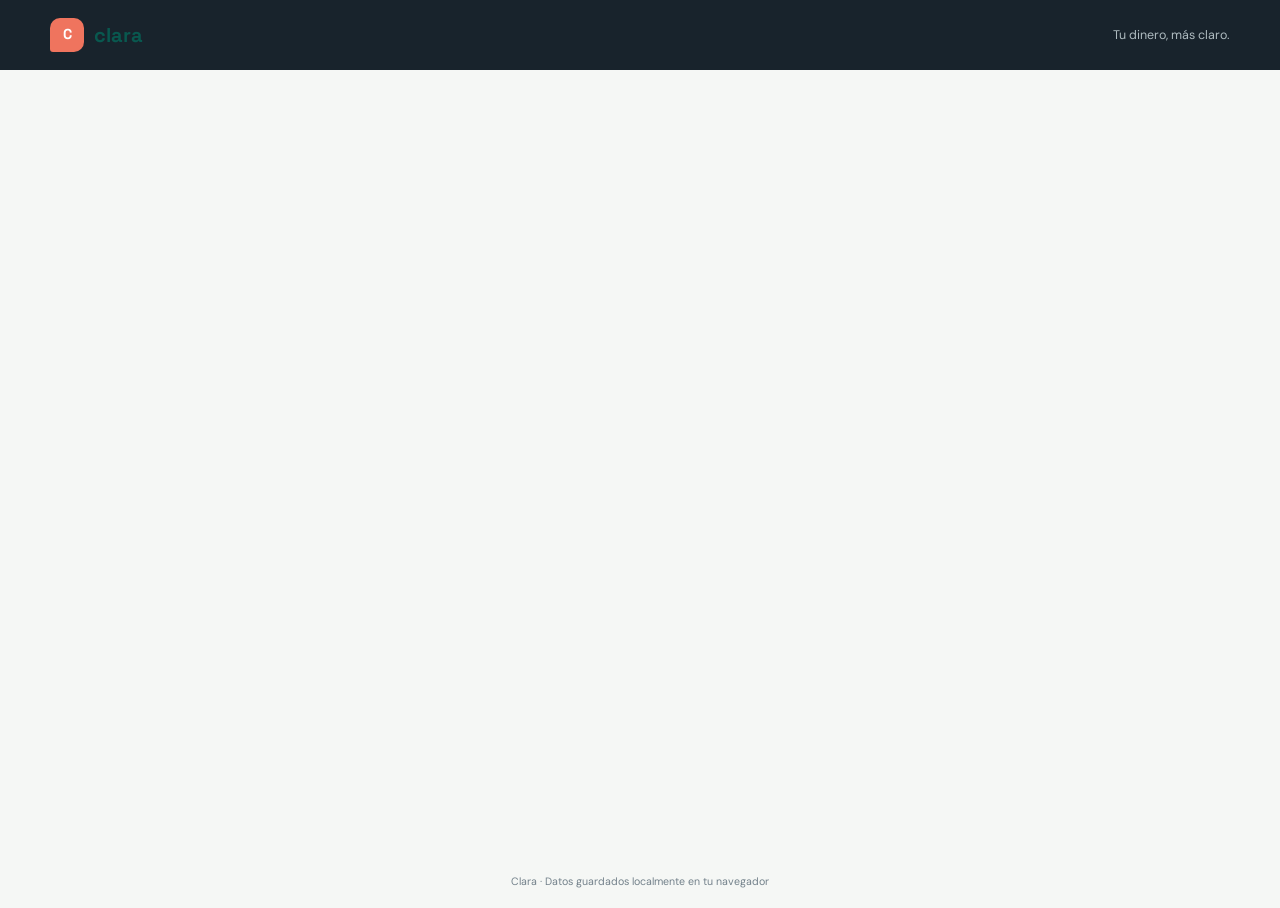
==== css/index.html @ b0b7e76e "Modulo de caracterizacion" ====
<!DOCTYPE html>
<html lang="es">
<head>
  <meta charset="UTF-8">
  <meta name="viewport" content="width=device-width, initial-scale=1.0">
  <meta name="description" content="Gestiona tus finanzas personales con claridad y control.">
  <title>Clara | Finanzas personales</title>
  <link rel="preconnect" href="https://fonts.googleapis.com">
  <link rel="preconnect" href="https://fonts.gstatic.com" crossorigin>
  <link href="https://fonts.googleapis.com/css2?family=DM+Sans:wght@400;500;600;700&family=Space+Grotesk:wght@500;600;700&display=swap" rel="stylesheet">
  <link href="https://cdn.jsdelivr.net/npm/bootstrap@5.3.3/dist/css/bootstrap.min.css" rel="stylesheet">
  <link rel="stylesheet" href="styles.css">
</head>
<body>
  <header class="app-header">
    <div class="nav-inner">
      <a class="brand" href="#"><span class="brand-mark">C</span> clara</a>
      <div class="d-flex align-items-center gap-3">
        <span class="nav-subtitle">Tu dinero, más claro.</span>
        <button id="reset-app" class="btn-reset d-none" type="button">Resetear / Reconfigurar</button>
      </div>
    </div>
  </header>

  <main class="app-main">
    <section id="wizard-section" class="setup-page d-none">
      <div class="setup-wrap">
        <div class="setup-intro">
          <div class="eyebrow">Tu punto de partida</div>
          <h1>Ordena tus finanzas con intención.</h1>
          <p>Construyamos una fotografía honesta de tu mes. Solo toma unos minutos y tus datos se quedarán contigo.</p>
        </div>
        <form id="setup-form" class="setup-card" novalidate>
          <div class="section-title"><h2>Caracterización inicial</h2><span>Paso 1 de 1</span></div>
          <div class="row g-3 mb-4">
            <div class="col-md-7"><label class="form-label" for="income">Ingreso mensual total</label><div class="input-group"><span class="input-group-text">$</span><input id="income" class="form-control" type="number" min="0" step="1000" placeholder="3.500.000"></div></div>
            <div class="col-md-5"><label class="form-label" for="month">Mes de inicio</label><select id="month" class="form-select"></select></div>
          </div>
          <div class="section-title"><h2>Gastos fijos mensuales</h2><span>Lo que ocurre todos los meses</span></div>
          <div id="fixed-expenses"></div>
          <button type="button" id="add-fixed" class="btn-quiet px-0 mt-2">+ Agregar otro gasto fijo</button>
          <div class="section-title mt-4"><h2>Gastos compartidos</h2><span>Tu parte mensual</span></div>
          <div class="row g-3 align-items-end">
            <div class="col-sm-7"><label class="form-label" for="shared-name">Concepto</label><input id="shared-name" class="form-control" placeholder="Ej. Mercado familiar"></div>
            <div class="col-sm-5"><label class="form-label" for="shared-amount">Valor mensual</label><div class="input-group"><span class="input-group-text">$</span><input id="shared-amount" class="form-control" type="number" min="0" step="1000" placeholder="0"></div></div>
          </div>
          <div class="d-flex flex-column flex-sm-row justify-content-between align-items-sm-center gap-3 mt-4 pt-4 border-top">
            <small class="text-secondary">Podrás ajustar estos datos después.</small><button class="btn btn-primary-custom" type="submit">Guardar configuración <span aria-hidden="true">→</span></button>
          </div>
        </form>
      </div>
    </section>

    <section id="dashboard-section" class="dashboard d-none">
      <div class="dashboard-heading"><div><div class="eyebrow">Resumen mensual</div><h1>Hola, aquí está tu claridad.</h1><p id="dashboard-month"></p></div></div>
      <section class="row g-3 mb-4" id="summary-cards">
        <div class="col-sm-6 col-xl-3"><div class="summary-card accent"><div class="summary-label">Saldo disponible</div><div id="summary-available" class="summary-value"></div><div class="summary-foot">Después de tus compromisos</div></div></div>
        <div class="col-sm-6 col-xl-3"><div class="summary-card"><div class="summary-label">Ingreso mensual</div><div id="summary-income" class="summary-value"></div><div class="summary-foot">Tu base de este mes</div></div></div>
        <div class="col-sm-6 col-xl-3"><div class="summary-card"><div class="summary-label">Gastos fijos</div><div id="summary-fixed" class="summary-value"></div><div id="summary-fixed-foot" class="summary-foot"></div></div></div>
        <div class="col-sm-6 col-xl-3"><div class="summary-card"><div class="summary-label">Gastos diarios</div><div id="summary-daily" class="summary-value"></div><div id="summary-daily-foot" class="summary-foot"></div></div></div>
      </section>

      <div class="row g-4">
        <div class="col-lg-7"><section class="content-card"><div class="card-header-row"><h2>Registrar gasto diario</h2><span id="dashboard-month-badge" class="month-badge"></span></div>
          <form id="daily-form" class="daily-form" novalidate><div class="row g-3 align-items-end"><div class="col-sm-5"><label class="form-label" for="daily-name">¿En qué gastaste?</label><input id="daily-name" class="form-control" placeholder="Ej. Café y almuerzo"></div><div class="col-sm-4"><label class="form-label" for="daily-category">Categoría</label><select id="daily-category" class="form-select"><option>Alimentación</option><option>Transporte</option><option>Hogar</option><option>Ocio</option><option>Salud</option><option>Otro</option></select></div><div class="col-sm-3"><label class="form-label" for="daily-amount">Valor</label><div class="input-group"><span class="input-group-text">$</span><input id="daily-amount" class="form-control" type="number" min="1" step="1"></div></div></div><button class="btn btn-primary-custom mt-3" type="submit">Registrar gasto</button></form>
          <div class="card-header-row mt-4 mb-0"><h2>Movimientos recientes</h2><span id="daily-count" class="text-secondary small"></span></div><ul id="expense-list" class="expense-list"></ul>
        </section></div>
        <div class="col-lg-5"><section class="content-card mb-4"><div class="card-header-row"><h2>Panorama del mes</h2><span id="used-badge" class="month-badge"></span></div><div class="progress mb-3"><div id="used-progress" class="progress-bar"></div></div><div class="d-flex justify-content-between small text-secondary"><span>Comprometido</span><strong id="committed-total"></strong></div><hr><div class="d-flex justify-content-between py-1"><span class="text-secondary">Fijos</span><strong id="panorama-fixed"></strong></div><div class="d-flex justify-content-between py-1"><span class="text-secondary">Compartidos</span><strong id="panorama-shared"></strong></div><div class="d-flex justify-content-between py-1"><span class="text-secondary">Diarios</span><strong id="panorama-daily"></strong></div></section>
          <section class="content-card"><div class="card-header-row"><h2>Tu caracterización</h2><button id="edit-config" class="btn-quiet p-0">Editar</button></div><p class="small text-secondary mb-1">Ingreso base</p><p id="characterization-income" class="fs-5 fw-bold mb-3"></p><p class="small text-secondary mb-1">Gastos fijos y compartidos</p><p id="characterization-committed" class="fs-5 fw-bold mb-0"></p></section></div>
      </div>
    </section>
  </main>

  <footer class="app-footer"><small>Clara · Datos guardados localmente en tu navegador</small></footer>
  <div id="toast" class="toast-message" role="status" aria-live="polite"></div>
  <template id="fixed-expense-template"><div class="row g-3 align-items-end expense-row" data-expense-row><div class="col-sm-7"><label class="form-label fixed-label"></label><input class="form-control fixed-name"></div><div class="col-sm-5"><label class="form-label">Valor mensual</label><div class="input-group"><span class="input-group-text">$</span><input class="form-control fixed-amount" type="number" min="0" step="1000" placeholder="0"></div></div></div></template>
  <script src="storage.js"></script>
  <script src="wizard.js"></script>
  <script src="dashboard.js"></script>
  <script src="app.js"></script>
</body>
</html>
---- css/styles.css ----
:root {
  --ink: #18232c;
  --muted: #72808a;
  --paper: #f5f7f5;
  --card: #ffffff;
  --line: #e3e9e5;
  --teal: #0d7c72;
  --teal-dark: #09584f;
  --mint: #dff3e9;
  --coral: #ef745e;
  --coral-soft: #fff0eb;
  --yellow: #f8c95c;
  --shadow: 0 18px 45px rgba(24, 35, 44, .08);
}

* { box-sizing: border-box; }
body {
  margin: 0;
  color: var(--ink);
  background: var(--paper);
  font-family: "DM Sans", sans-serif;
}
.app-shell { min-height: 100vh; }
.app-header { color: white; background: var(--ink); }
.app-main { min-height: calc(100vh - 116px); }
.app-footer { padding: 18px 20px; color: var(--muted); text-align: center; font-size: .76rem; }
.setup-page {
  min-height: 100vh;
  display: grid;
  place-items: center;
  padding: 40px 20px;
  background: radial-gradient(circle at 87% 8%, #d6efe5 0 13%, transparent 38%), linear-gradient(135deg, #f7faf7, #edf4f0);
}
.setup-wrap { width: min(100%, 1040px); }
.brand { display: inline-flex; align-items: center; gap: 10px; color: var(--teal-dark); font-family: "Space Grotesk", sans-serif; font-size: 1.25rem; font-weight: 700; text-decoration: none; }
.brand-mark { display: grid; place-items: center; width: 34px; height: 34px; border-radius: 10px 10px 10px 3px; color: white; background: var(--coral); font-size: .9rem; }
.setup-intro { max-width: 660px; margin: 62px auto 30px; text-align: center; }
.eyebrow { color: var(--coral); text-transform: uppercase; letter-spacing: .13em; font-size: .72rem; font-weight: 700; }
h1, h2, h3, .navbar-brand { font-family: "Space Grotesk", sans-serif; font-weight: 700; letter-spacing: -.03em; }
.setup-intro h1 { margin: 14px 0; font-size: clamp(2.4rem, 6vw, 4.6rem); line-height: .98; }
.setup-intro p { color: var(--muted); font-size: 1.05rem; }
.setup-card, .content-card { background: var(--card); border: 1px solid rgba(227, 233, 229, .8); border-radius: 16px; box-shadow: var(--shadow); }
.setup-card { padding: clamp(22px, 4vw, 42px); }
.section-title { display: flex; justify-content: space-between; align-items: center; gap: 12px; margin-bottom: 19px; }
.section-title h2 { margin: 0; font-size: 1.25rem; }
.section-title span { color: var(--muted); font-size: .78rem; }
.form-label { color: var(--muted); font-size: .84rem; font-weight: 600; }
.form-control, .form-select { border: 1px solid var(--line); border-radius: 9px; padding: .78rem .9rem; color: var(--ink); }
.form-control:focus, .form-select:focus { border-color: var(--teal); box-shadow: 0 0 0 .2rem rgba(13,124,114,.12); }
.input-group-text { border-color: var(--line); background: #f7faf8; color: var(--muted); }
.expense-row { padding: 13px 0; border-top: 1px solid var(--line); }
.btn-primary-custom { border: 0; border-radius: 9px; padding: .82rem 1.25rem; color: white; background: var(--teal); font-weight: 700; }
.btn-primary-custom:hover { background: var(--teal-dark); color: white; }
.btn-quiet { border: 0; color: var(--muted); background: transparent; font-weight: 600; }
.btn-quiet:hover { color: var(--coral); }
.app-nav { background: var(--ink); color: white; }
.nav-inner { width: min(100% - 40px, 1180px); margin: auto; display: flex; justify-content: space-between; align-items: center; padding: 18px 0; }
.app-nav .brand { color: white; }
.nav-subtitle { color: #aebbc0; font-size: .78rem; }
.dashboard { width: min(100% - 40px, 1180px); margin: 0 auto; padding: 50px 0 70px; }
.dashboard-heading { display: flex; justify-content: space-between; align-items: end; gap: 20px; margin-bottom: 32px; }
.dashboard-heading h1 { margin: 4px 0 8px; font-size: clamp(2rem, 4vw, 3.15rem); }
.dashboard-heading p { margin: 0; color: var(--muted); }
.btn-reset { border: 1px solid #4a5960; border-radius: 8px; padding: .62rem 1rem; color: #dce5e2; background: transparent; font-size: .85rem; font-weight: 600; }
.btn-reset:hover { border-color: var(--coral); color: white; }
.summary-card { min-height: 148px; padding: 22px; border-radius: 12px; border: 1px solid var(--line); background: white; }
.summary-card.accent { color: white; background: var(--teal); border-color: var(--teal); }
.summary-label { color: var(--muted); font-size: .8rem; font-weight: 600; }
.accent .summary-label { color: #b7e0d7; }
.summary-value { margin-top: 18px; font-family: "Space Grotesk", sans-serif; font-size: 1.8rem; font-weight: 700; }
.summary-foot { margin-top: 7px; color: var(--muted); font-size: .76rem; }
.accent .summary-foot { color: #d5efe9; }
.content-card { padding: 25px; box-shadow: none; }
.content-card h2 { margin: 0; font-size: 1.2rem; }
.card-header-row { display: flex; justify-content: space-between; align-items: center; margin-bottom: 22px; }
.month-badge { padding: 5px 9px; border-radius: 6px; color: var(--teal-dark); background: var(--mint); font-size: .75rem; font-weight: 700; }
.progress { height: 8px; background: #edf1ef; }
.progress-bar { background: var(--teal); }
.daily-form { padding: 18px; border-radius: 10px; background: #f7faf8; }
.expense-list { margin: 16px 0 0; padding: 0; list-style: none; }
.expense-item { display: flex; justify-content: space-between; align-items: center; gap: 14px; padding: 14px 0; border-bottom: 1px solid var(--line); }
.expense-item:last-child { border-bottom: 0; }
.expense-name { font-weight: 600; }
.expense-meta { color: var(--muted); font-size: .76rem; }
.expense-amount { color: var(--coral); font-weight: 700; white-space: nowrap; }
.empty-state { padding: 28px 12px; color: var(--muted); text-align: center; font-size: .9rem; }
.toast-message { position: fixed; right: 22px; bottom: 22px; z-index: 5; max-width: 320px; padding: 13px 17px; border-radius: 9px; color: white; background: var(--ink); box-shadow: var(--shadow); opacity: 0; transform: translateY(12px); transition: .25s ease; pointer-events: none; }
.toast-message.visible { opacity: 1; transform: translateY(0); }
@media (max-width: 700px) {
  .setup-intro { margin-top: 42px; }
  .dashboard { width: min(100% - 28px, 1180px); padding-top: 32px; }
  .nav-inner { width: min(100% - 28px, 1180px); }
  .dashboard-heading { align-items: start; flex-direction: column; }
  .nav-subtitle { display: none; }
}
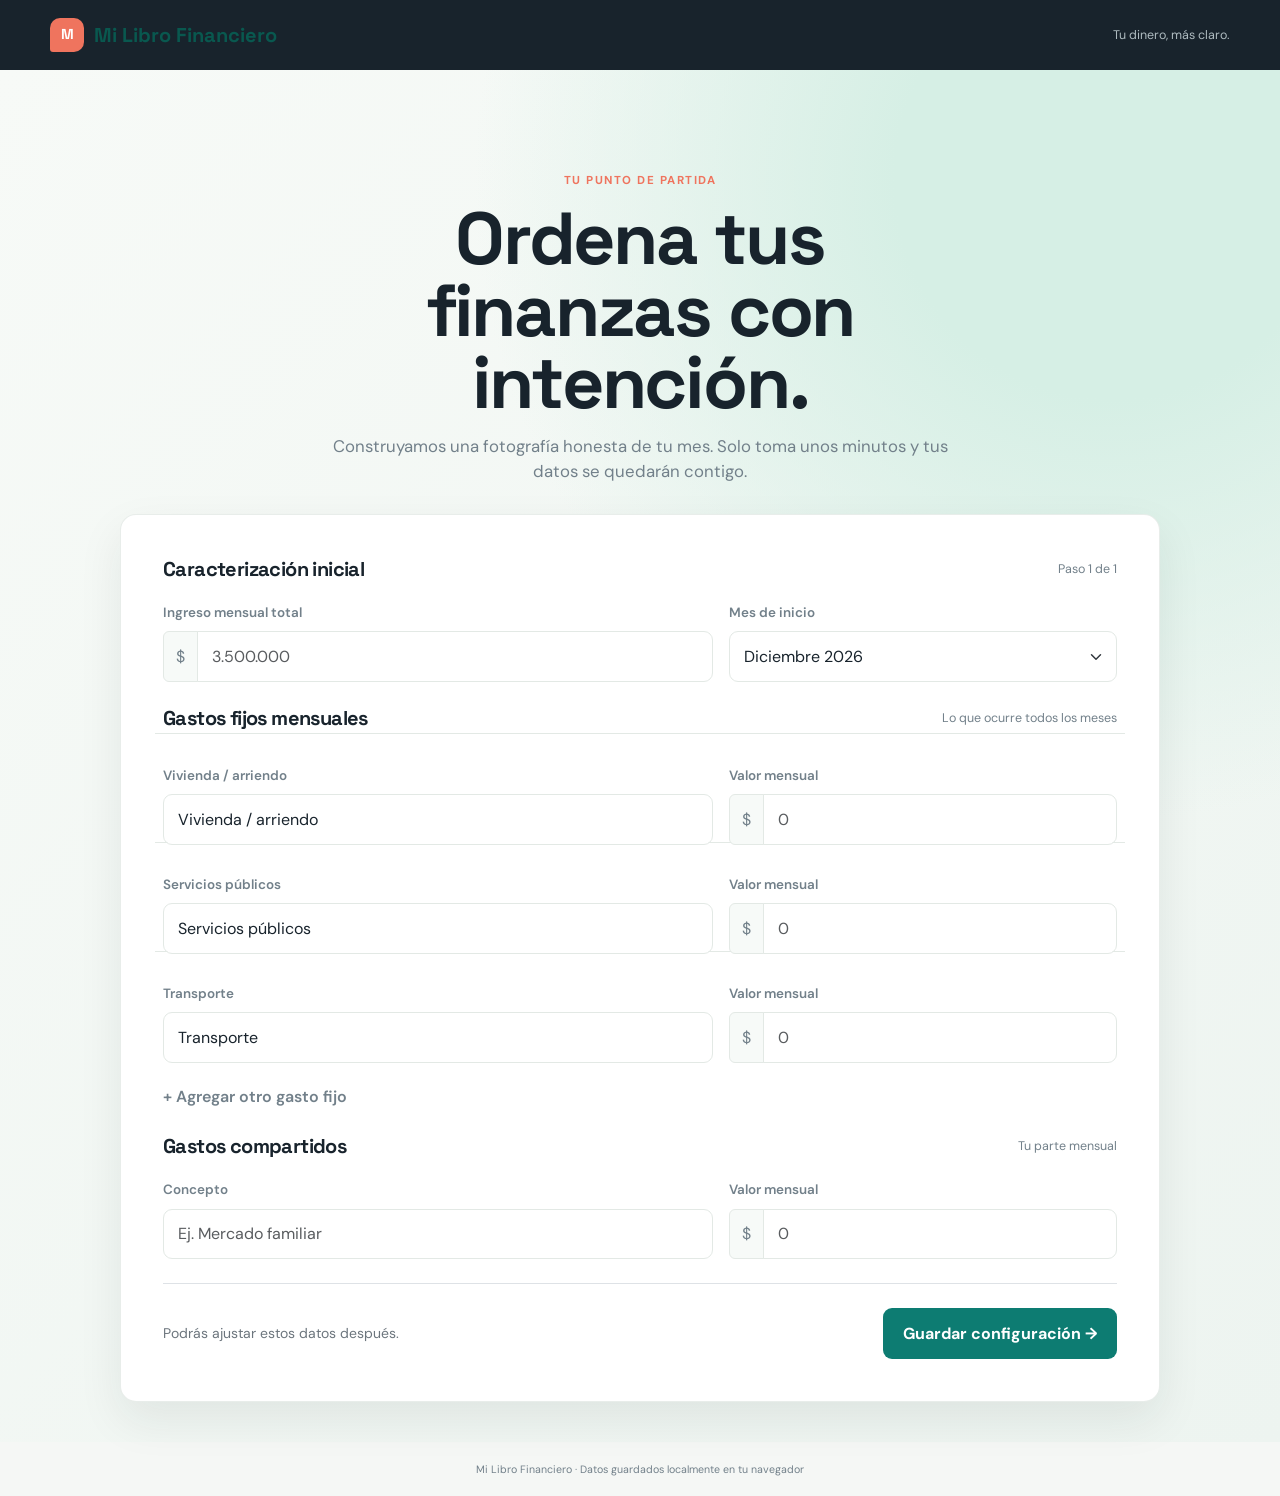
==== commit 9ab2d918: "Perssitencia con localstorage y despliegue" ====
--- a/css/index.html
+++ b/css/index.html
@@ -4,7 +4,7 @@
   <meta charset="UTF-8">
   <meta name="viewport" content="width=device-width, initial-scale=1.0">
   <meta name="description" content="Gestiona tus finanzas personales con claridad y control.">
-  <title>Clara | Finanzas personales</title>
+  <title>Mi Libro Financiero | Finanzas personales</title>
   <link rel="preconnect" href="https://fonts.googleapis.com">
   <link rel="preconnect" href="https://fonts.gstatic.com" crossorigin>
   <link href="https://fonts.googleapis.com/css2?family=DM+Sans:wght@400;500;600;700&family=Space+Grotesk:wght@500;600;700&display=swap" rel="stylesheet">
@@ -14,7 +14,7 @@
 <body>
   <header class="app-header">
     <div class="nav-inner">
-      <a class="brand" href="#"><span class="brand-mark">C</span> clara</a>
+      <a class="brand" href="#"><span class="brand-mark">M</span> Mi Libro Financiero</a>
       <div class="d-flex align-items-center gap-3">
         <span class="nav-subtitle">Tu dinero, más claro.</span>
         <button id="reset-app" class="btn-reset d-none" type="button">Resetear / Reconfigurar</button>
@@ -71,12 +71,12 @@
     </section>
   </main>
 
-  <footer class="app-footer"><small>Clara · Datos guardados localmente en tu navegador</small></footer>
+  <footer class="app-footer"><small>Mi Libro Financiero · Datos guardados localmente en tu navegador</small></footer>
   <div id="toast" class="toast-message" role="status" aria-live="polite"></div>
   <template id="fixed-expense-template"><div class="row g-3 align-items-end expense-row" data-expense-row><div class="col-sm-7"><label class="form-label fixed-label"></label><input class="form-control fixed-name"></div><div class="col-sm-5"><label class="form-label">Valor mensual</label><div class="input-group"><span class="input-group-text">$</span><input class="form-control fixed-amount" type="number" min="0" step="1000" placeholder="0"></div></div></div></template>
-  <script src="storage.js"></script>
-  <script src="wizard.js"></script>
-  <script src="dashboard.js"></script>
-  <script src="app.js"></script>
+  <script src="../Js/storage.js"></script>
+  <script src="../Js/wizard.js"></script>
+  <script src="../Js/dashboard.js"></script>
+  <script src="../Js/app.js"></script>
 </body>
 </html>
